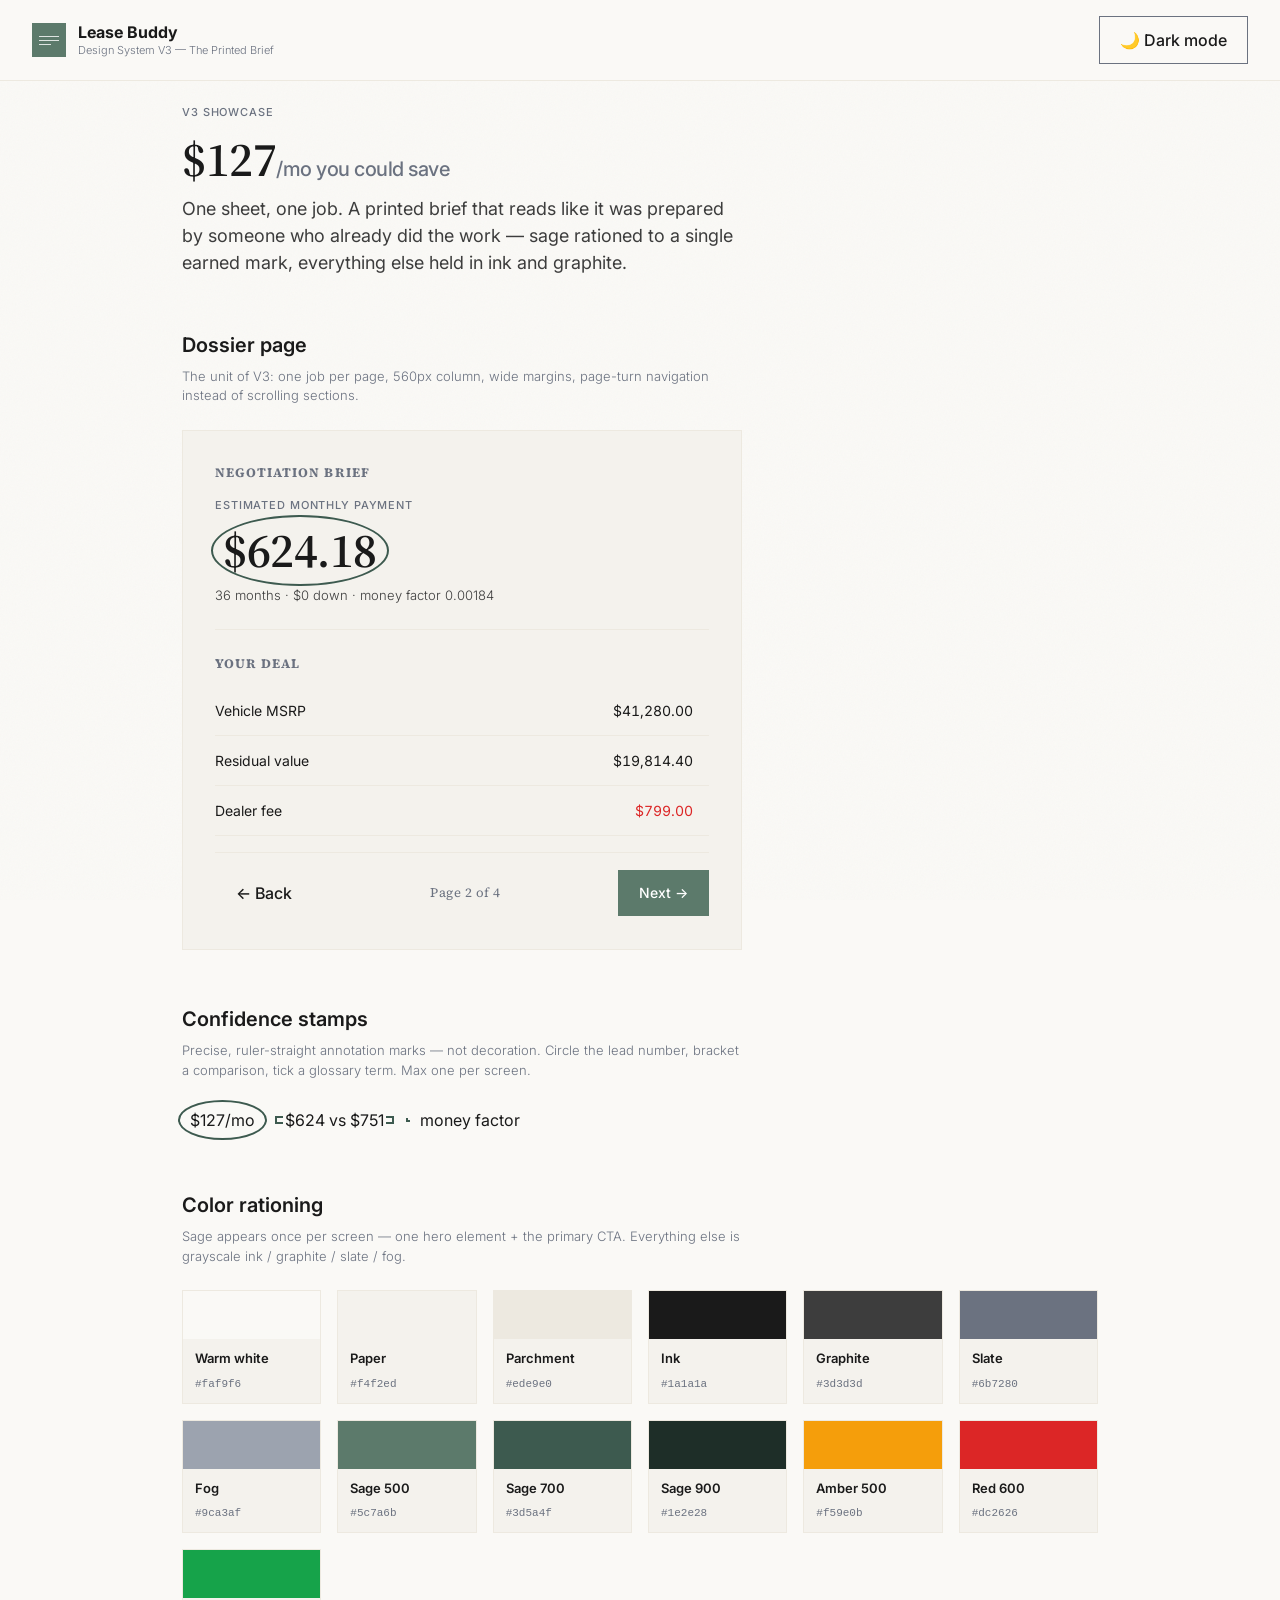
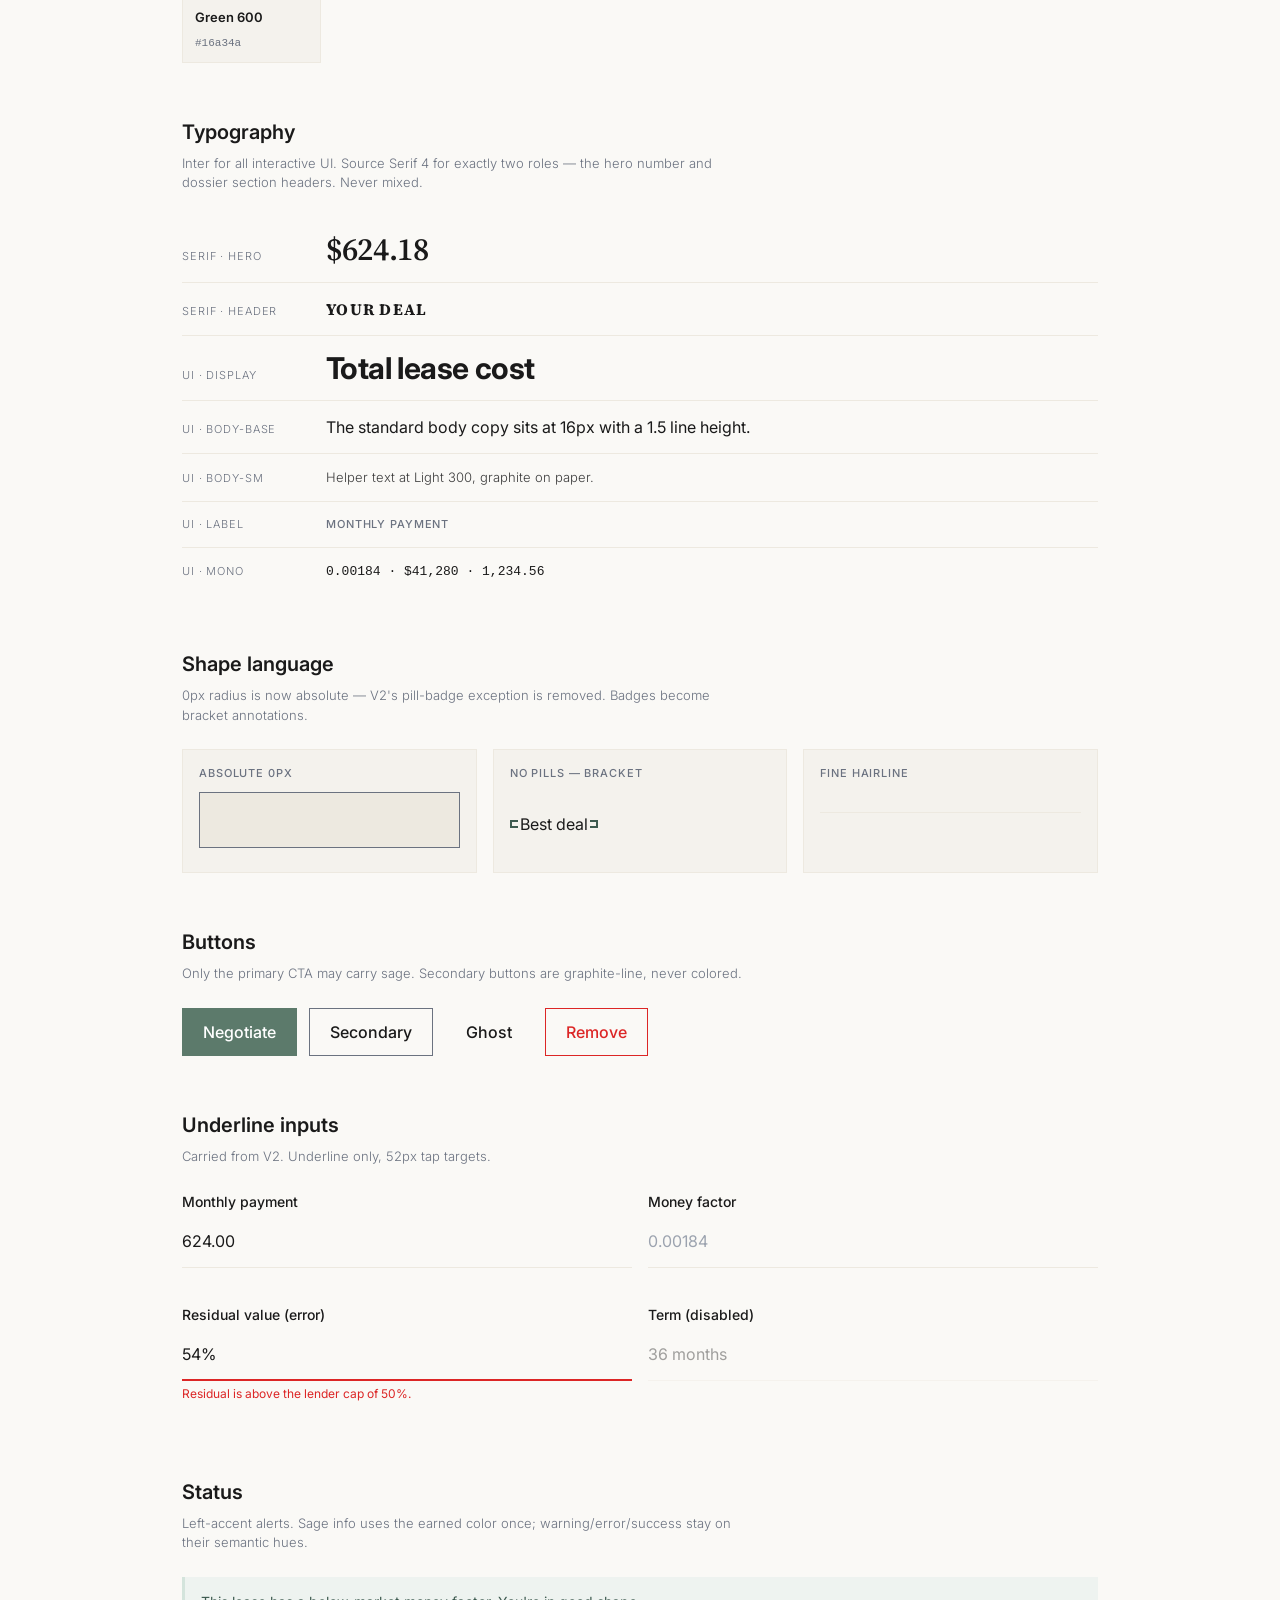
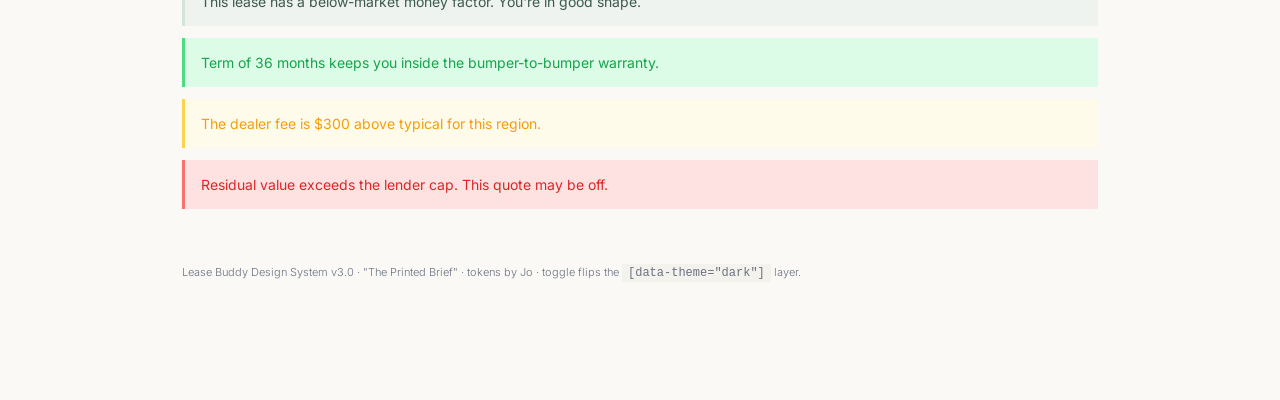
==== design-system-v3/showcase-v3.html @ 53f81b3d "Add Lease Buddy design system V3 ('The Printed Brief') + showcase - brand-direction.md: concept, col" ====
<!DOCTYPE html>
<html lang="en">
<head>
<meta charset="UTF-8">
<meta name="viewport" content="width=device-width, initial-scale=1.0">
<title>Lease Buddy — Design System V3 Showcase</title>
<style>
/* =============================================================================
   LEASE BUDDY — DESIGN TOKENS V3 (verbatim from tokens.css)
   "The Printed Brief" — paper prototyping + Kindle Paperwhite.
   Color is rationed. Serif reserved for authority moments. Confidence stamps.
   ============================================================================= */

@import url('https://fonts.googleapis.com/css2?family=Inter:wght@300;400;500;600;700&family=Source+Serif+4:wght@400;600;700&display=swap');

:root {
  --color-warm-white:          #faf9f6;
  --color-paper:               #f4f2ed;
  --color-parchment:           #ede9e0;
  --color-ink:                 #1a1a1a;
  --color-graphite:            #3d3d3d;
  --color-slate:               #6b7280;
  --color-fog:                 #9ca3af;
  --color-white:               #ffffff;

  --color-sage-50:             #eef3f0;
  --color-sage-100:            #d4e4dc;
  --color-sage-300:            #8ab5a4;
  --color-sage-500:            #5c7a6b;
  --color-sage-700:            #3d5a4f;
  --color-sage-900:            #1e2e28;

  --color-amber-300:           #fcd34d;
  --color-amber-500:           #f59e0b;
  --color-red-100:             #fee2e2;
  --color-red-400:             #f87171;
  --color-red-600:             #dc2626;
  --color-green-100:           #dcfce7;
  --color-green-400:           #4ade80;
  --color-green-600:           #16a34a;

  --color-dark-base:           #0f1117;
  --color-dark-surface:        #1a1d27;
  --color-dark-surface-raised: #22263a;
  --color-dark-border:         #2a2d3a;
  --color-dark-text-primary:   #f0ede8;
  --color-dark-text-secondary: #9ca3af;
  --color-dark-text-muted:     #6b7280;

  --bg-app:               var(--color-warm-white);
  --bg-surface:           var(--color-paper);
  --bg-inset:             var(--color-parchment);
  --text-primary:         var(--color-ink);
  --text-secondary:       var(--color-graphite);
  --text-muted:           var(--color-slate);
  --text-placeholder:     var(--color-fog);
  --text-disabled:        var(--color-fog);
  --text-on-accent:       var(--color-white);

  --border-default:       var(--color-parchment);
  --border-strong:        var(--color-slate);
  --border-focus:         var(--color-sage-500);

  --accent:               var(--color-sage-500);
  --accent-hover:         var(--color-sage-700);
  --accent-pressed:       var(--color-sage-700);
  --accent-subtle:        var(--color-sage-50);
  --accent-muted:         var(--color-sage-100);
  --accent-on-accent:     var(--color-white);

  --stamp-ink:            var(--color-sage-700);

  --status-error-bg:      var(--color-red-100);
  --status-error-text:    var(--color-red-600);
  --status-error-border:  var(--color-red-400);
  --status-warning-bg:    #fffbeb;
  --status-warning-text:  var(--color-amber-500);
  --status-warning-border:var(--color-amber-300);
  --status-success-bg:    var(--color-green-100);
  --status-success-text:  var(--color-green-600);
  --status-success-border:var(--color-green-400);
  --status-info-bg:       var(--color-sage-50);
  --status-info-text:     var(--color-sage-700);
  --status-info-border:   var(--color-sage-100);

  --font-ui:          'Inter', -apple-system, BlinkMacSystemFont, 'Segoe UI', sans-serif;
  --font-serif:       'Source Serif 4', Georgia, 'Times New Roman', serif;
  --font-mono:        'JetBrains Mono', 'Fira Code', 'Cascadia Code', monospace;

  --text-xs:           11px;
  --text-sm:           13px;
  --text-base:         16px;
  --text-md:           18px;
  --text-lg:           20px;
  --text-xl:           24px;
  --text-2xl:          30px;
  --text-3xl:          38px;
  --text-hero-serif:      48px;
  --text-dossier-header:  13px;

  --weight-light:      300;
  --weight-regular:    400;
  --weight-medium:     500;
  --weight-semibold:   600;
  --weight-bold:       700;

  --leading-tight:     1.2;
  --leading-snug:      1.35;
  --leading-normal:    1.5;
  --leading-relaxed:   1.65;

  --tracking-tight:   -0.02em;
  --tracking-normal:   0em;
  --tracking-wide:     0.04em;
  --tracking-widest:   0.08em;

  --space-1:  4px;  --space-2:  8px;  --space-3:  12px; --space-4:  16px;
  --space-5:  20px; --space-6:  24px; --space-7:  28px; --space-8:  32px;
  --space-10: 40px; --space-12: 48px; --space-14: 56px; --space-16: 64px;
  --space-20: 80px; --space-24: 96px;

  --page-margin-minimum:  var(--space-6);   /* 24px */
  --page-margin-preferred: var(--space-8);  /* 32px */

  --radius-none:  0px;

  --border-none:   0px;
  --border-thin:   1px;
  --border-medium: 2px;
  --border-thick:  3px;

  --input-border-width-default:  1.5px;
  --input-border-width-focus:    2px;
  --input-border-color-default:  var(--color-parchment);
  --input-border-color-focus:    var(--color-sage-500);
  --input-border-color-error:    var(--color-red-600);
  --input-tap-target-height:     52px;
  --input-bg-readonly:           var(--color-parchment);
  --input-opacity-disabled:      0.4;

  --layout-max-content-width: 560px;

  --stamp-stroke-width:     2px;
  --stamp-circle-padding:   6px;
  --stamp-bracket-cap:      8px;
  --stamp-tick-length:      4px;
  --stamp-draw-duration:    250ms;
  --stamp-draw-easing:      cubic-bezier(0.4, 0, 0.2, 1);

  --texture-grain-opacity-light: 0.030;
  --texture-grain-opacity-dark:  0.045;
  --texture-diffusion-blur:      0.3px;

  --duration-fast:     100ms;
  --duration-normal:   150ms;
  --duration-page-turn: 220ms;
  --duration-slow:     300ms;
  --page-turn-settle-distance: 4px;
  --ease-standard:     cubic-bezier(0.4, 0, 0.2, 1);

  --shadow-focus:         0 0 0 3px rgba(92, 122, 107, 0.32);
  --shadow-focus-error:   0 0 0 3px rgba(220, 38, 38, 0.24);
  --shadow-overlay:       0 20px 25px rgba(26, 26, 26, 0.10), 0 10px 10px rgba(26, 26, 26, 0.04);
}

[data-theme="dark"] {
  --bg-app:               var(--color-dark-base);
  --bg-surface:           var(--color-dark-surface);
  --bg-inset:             var(--color-dark-surface-raised);
  --text-primary:         var(--color-dark-text-primary);
  --text-secondary:       var(--color-dark-text-secondary);
  --text-muted:           var(--color-dark-text-muted);
  --text-placeholder:     var(--color-dark-text-muted);
  --text-disabled:        var(--color-dark-text-muted);
  --text-on-accent:       var(--color-dark-base);
  --border-default:       var(--color-dark-border);
  --border-strong:        var(--color-slate);
  --border-focus:         var(--color-sage-300);
  --accent:               var(--color-sage-300);
  --accent-hover:         var(--color-sage-100);
  --accent-subtle:        var(--color-sage-900);
  --accent-muted:         rgba(92, 122, 107, 0.2);
  --accent-on-accent:     var(--color-dark-base);
  --stamp-ink:            var(--color-sage-300);
  --status-error-bg:      rgba(220, 38, 38, 0.12);
  --status-error-text:    var(--color-red-400);
  --status-error-border:  rgba(220, 38, 38, 0.32);
  --status-warning-bg:    rgba(245, 158, 11, 0.10);
  --status-warning-text:  var(--color-amber-300);
  --status-warning-border:rgba(245, 158, 11, 0.28);
  --status-success-bg:    rgba(22, 163, 74, 0.12);
  --status-success-text:  var(--color-green-400);
  --status-success-border:rgba(22, 163, 74, 0.30);
  --status-info-bg:       rgba(92, 122, 107, 0.12);
  --status-info-text:     var(--color-sage-300);
  --status-info-border:   rgba(92, 122, 107, 0.28);
}

*, *::before, *::after { box-sizing: border-box; margin: 0; padding: 0; }
html { font-size: var(--text-base); -webkit-text-size-adjust: 100%; }
body {
  font-family: var(--font-ui);
  font-size: var(--text-base);
  font-weight: var(--weight-regular);
  line-height: var(--leading-normal);
  color: var(--text-primary);
  background-color: var(--bg-app);
  -webkit-font-smoothing: antialiased;
  -moz-osx-font-smoothing: grayscale;
  position: relative;
}

/* E-INK GRAIN — 3.0% light / 4.5% dark, no screen-glow gradient */
body::before {
  content: '';
  position: fixed; inset: 0; pointer-events: none; z-index: 0;
  opacity: var(--texture-grain-opacity-light);
  background-image: url("data:image/svg+xml,%3Csvg xmlns='http://www.w3.org/2000/svg' width='300' height='300'%3E%3Cfilter id='noise'%3E%3CfeTurbulence type='fractalNoise' baseFrequency='0.65' numOctaves='3' stitchTiles='stitch'/%3E%3C/filter%3E%3Crect width='300' height='300' filter='url(%23noise)' opacity='1'/%3E%3C/svg%3E");
  background-repeat: repeat;
}
[data-theme="dark"] body::before { opacity: var(--texture-grain-opacity-dark); }

/* typographic roles — serif reserved for authority only */
.type-serif-hero { font-family: var(--font-serif); font-size: var(--text-hero-serif); font-weight: 600; line-height: 1.15; letter-spacing: -0.01em; font-variant-numeric: tabular-nums lining-nums; }
.type-dossier-header { font-family: var(--font-serif); font-size: var(--text-dossier-header); font-weight: 700; letter-spacing: var(--tracking-widest); text-transform: uppercase; }
.type-display-lg { font-size: var(--text-2xl); font-weight: 700; line-height: 1.2; letter-spacing: -0.02em; }
.type-body-lg  { font-size: 18px; font-weight: 400; line-height: 1.5; }
.type-body-base{ font-size: 16px; font-weight: 400; line-height: 1.5; }
.type-body-sm  { font-size: 13px; font-weight: 300; line-height: 1.5; color: var(--text-secondary); }
.type-label-sm { font-size: 11px; font-weight: 500; line-height: 1.3; letter-spacing: 0.08em; text-transform: uppercase; color: var(--text-muted); }
.type-meta     { font-size: 11px; font-weight: 300; line-height: 1.3; color: var(--text-muted); }
.type-mono     { font-family: var(--font-mono); font-size: 13px; font-weight: 400; line-height: 1.5; font-variant-numeric: tabular-nums lining-nums; }

/* layout — single-page dossier, wide margins, 560px column */
.wrap { position: relative; z-index: 1; max-width: 980px; margin: 0 auto; padding: 0 var(--page-margin-preferred) 120px; }
.topbar { position: sticky; top: 0; z-index: 10; display: flex; align-items: center; justify-content: space-between; padding: var(--space-4) var(--space-8); background: var(--bg-app); border-bottom: var(--border-thin) solid var(--border-default); }
.logo-mark { width: 34px; height: 34px; background: var(--accent); border-radius: 0; display: flex; flex-direction: column; justify-content: center; gap: 3px; padding: 0 7px; }
.logo-mark span { display: block; height: 1px; background: rgba(255,255,255,0.8); }
.logo-mark span:last-child { width: 60%; }
.section { margin-top: 56px; }
.section h2 { font-size: 20px; font-weight: 600; line-height: 1.35; margin-bottom: 8px; }
.section > .hint { font-size: 13px; font-weight: 300; color: var(--text-muted); margin-bottom: 24px; max-width: 560px; }
.grid { display: grid; gap: 16px; }
.cols-2 { grid-template-columns: repeat(2, 1fr); }
.cols-3 { grid-template-columns: repeat(3, 1fr); }
.cols-4 { grid-template-columns: repeat(4, 1fr); }
.cols-6 { grid-template-columns: repeat(6, 1fr); }
@media (max-width: 720px) { .cols-2,.cols-3,.cols-4,.cols-6 { grid-template-columns: 1fr; } }

/* the dossier page — one job, one sheet */
.dossier {
  max-width: var(--layout-max-content-width);
  background: var(--bg-surface);
  border: var(--border-thin) solid var(--border-default);
  padding: var(--space-8);
  position: relative;
}

/* confidence stamps */
.stamp-circle { display: inline-block; position: relative; padding: 4px 8px; }
.stamp-circle::before { content: ''; position: absolute; inset: -4px; border: var(--stamp-stroke-width) solid var(--stamp-ink); border-radius: 50%; }
.stamp-bracket { display: inline-block; position: relative; padding: 4px 10px; }
.stamp-bracket::before, .stamp-bracket::after { content: ''; position: absolute; top: 50%; transform: translateY(-50%); width: var(--stamp-bracket-cap); height: var(--stamp-bracket-cap); border: var(--stamp-stroke-width) solid var(--stamp-ink); }
.stamp-bracket::before { left: 0; border-right: none; }
.stamp-bracket::after { right: 0; border-left: none; }
.stamp-tick { display: inline-block; position: relative; padding-left: 14px; }
.stamp-tick::before { content: ''; position: absolute; left: 0; top: 50%; width: var(--stamp-tick-length); height: var(--stamp-tick-length); border-left: var(--stamp-stroke-width) solid var(--stamp-ink); border-bottom: var(--stamp-stroke-width) solid var(--stamp-ink); transform: translateY(-50%); }

/* page-turn navigation */
.page-nav { display: flex; align-items: center; justify-content: space-between; max-width: var(--layout-max-content-width); margin-top: var(--space-4); padding-top: var(--space-4); border-top: var(--border-thin) solid var(--border-default); }
.page-nav .count { font-family: var(--font-serif); font-size: 13px; color: var(--text-muted); letter-spacing: 0.04em; }

/* components */
.input-underline {
  display: block; width: 100%; min-height: var(--input-tap-target-height); padding: 12px 0;
  font-family: var(--font-ui); font-size: 16px; font-weight: 400; line-height: 1.5;
  color: var(--text-primary); background: transparent;
  border: none; border-bottom: var(--input-border-width-default) solid var(--input-border-color-default);
  border-radius: 0; outline: none; appearance: none; -webkit-appearance: none;
  transition: border-color var(--duration-fast) var(--ease-standard);
}
.input-underline::placeholder { color: var(--text-placeholder); }
.input-underline:focus { border-bottom-width: var(--input-border-width-focus); border-bottom-color: var(--input-border-color-focus); }
.input-underline:disabled { border-bottom-color: var(--input-border-color-default); opacity: var(--input-opacity-disabled); cursor: not-allowed; }
.input-underline[readonly] { border-bottom: none; background-color: var(--input-bg-readonly); padding-left: 8px; padding-right: 8px; cursor: default; }
.input-underline.error { border-bottom-width: var(--input-border-width-focus); border-bottom-color: var(--input-border-color-error); }

.btn {
  display: inline-flex; align-items: center; justify-content: center; gap: 8px;
  padding: 12px 20px; font-family: var(--font-ui); font-size: 16px; font-weight: 500;
  line-height: 1.4; text-decoration: none; cursor: pointer;
  border-radius: 0; border: 1.5px solid transparent;
  transition: background-color var(--duration-fast) var(--ease-standard), color var(--duration-fast), border-color var(--duration-fast);
}
.btn:disabled { opacity: 0.4; cursor: not-allowed; pointer-events: none; }
.btn-primary { background-color: var(--accent); color: var(--text-on-accent); border-color: var(--accent); }
.btn-primary:hover:not(:disabled) { background-color: var(--accent-hover); border-color: var(--accent-hover); }
.btn-secondary { background-color: transparent; color: var(--text-primary); border-color: var(--border-strong); }
.btn-secondary:hover:not(:disabled) { border-color: var(--text-primary); }
.btn-ghost { background-color: transparent; color: var(--text-primary); border-color: transparent; }
.btn-ghost:hover:not(:disabled) { background-color: var(--bg-inset); }
.btn-destructive { background-color: transparent; color: var(--color-red-600); border-color: var(--color-red-600); }
.btn-destructive:hover:not(:disabled) { background-color: var(--color-red-100); }

:focus-visible { outline: none; box-shadow: var(--shadow-focus); }

.alert { display: flex; gap: 10px; padding: 14px 16px; border-left: var(--border-thick) solid; font-size: 14px; }
.alert-info    { background: var(--status-info-bg); border-color: var(--status-info-border); color: var(--status-info-text); }
.alert-success { background: var(--status-success-bg); border-color: var(--status-success-border); color: var(--status-success-text); }
.alert-warning { background: var(--status-warning-bg); border-color: var(--status-warning-border); color: var(--status-warning-text); }
.alert-error   { background: var(--status-error-bg); border-color: var(--status-error-border); color: var(--status-error-text); }

.swatch-cell { border: var(--border-thin) solid var(--border-default); background: var(--bg-surface); }
.swatch-cell .chip { height: 48px; }
.swatch-cell .meta { padding: 10px 12px; }
.swatch-cell .meta b { display: block; font-weight: 600; font-size: 13px; }
.swatch-cell .meta code { font-size: 11px; color: var(--text-muted); font-family: var(--font-mono); }

.type-row { display: flex; align-items: baseline; gap: 24px; padding: 14px 0; border-bottom: var(--border-thin) solid var(--border-default); }
.type-row .name { width: 120px; font-size: 11px; font-weight: 300; color: var(--text-muted); text-transform: uppercase; letter-spacing: 0.08em; flex-shrink: 0; }

.demo-row { display: flex; flex-wrap: wrap; gap: 12px; align-items: center; }
.field { margin-bottom: 20px; }
.field label { display: block; font-size: 14px; font-weight: 500; margin-bottom: 4px; }
.field .help { font-size: 11px; font-weight: 300; color: var(--text-muted); margin-top: 4px; }
.field .error-text { font-size: 12px; color: var(--status-error-text); margin-top: 4px; }

table { width: 100%; border-collapse: collapse; font-size: 14px; }
th { text-align: left; font-size: 11px; font-weight: 500; letter-spacing: 0.08em; text-transform: uppercase; color: var(--text-muted); padding: 12px 16px; border-bottom: var(--border-thin) solid var(--border-strong); }
td { padding: 14px 16px; border-bottom: var(--border-thin) solid var(--border-default); }
td:last-child, th:last-child { text-align: right; font-variant-numeric: tabular-nums lining-nums; }

code.token { font-family: var(--font-mono); font-size: 12px; background: var(--bg-surface); padding: 2px 6px; }
</style>
</head>
<body>

<div class="topbar">
  <div class="logo-mark"><span></span><span></span><span></span></div>
  <div style="flex:1;margin-left:12px;">
    <div style="font-weight:700;font-size:16px;line-height:1.2;">Lease Buddy</div>
    <div class="type-meta">Design System V3 — The Printed Brief</div>
  </div>
  <button class="btn btn-secondary" id="themeToggle" type="button">🌙 Dark mode</button>
</div>

<div class="wrap">

  <!-- HERO -->
  <section class="section" style="margin-top:24px;">
    <div class="type-label-sm">V3 showcase</div>
    <div class="type-serif-hero" style="margin-top:12px;">$127<span style="font-family:var(--font-ui);font-size:20px;font-weight:500;color:var(--text-muted);">/mo you could save</span></div>
    <p class="type-body-lg" style="max-width:560px;color:var(--text-secondary);margin-top:8px;">
      One sheet, one job. A printed brief that reads like it was prepared by someone who already did the work — sage rationed to a single earned mark, everything else held in ink and graphite.
    </p>
  </section>

  <!-- DOSSIER PAGE -->
  <section class="section">
    <h2>Dossier page</h2>
    <p class="hint">The unit of V3: one job per page, 560px column, wide margins, page-turn navigation instead of scrolling sections.</p>
    <div class="dossier">
      <div class="type-dossier-header" style="color:var(--text-muted);margin-bottom:16px;">Negotiation brief</div>
      <div class="type-label-sm">Estimated monthly payment</div>
      <div class="type-serif-hero" style="margin-top:6px;margin-bottom:4px;">
        <span class="stamp-circle">$624.18</span>
      </div>
      <p class="type-body-sm">36 months · $0 down · money factor 0.00184</p>
      <hr style="border:none;border-top:1px solid var(--border-default);margin:24px 0;">
      <div class="type-dossier-header" style="color:var(--text-muted);margin-bottom:12px;">Your deal</div>
      <table style="font-size:14px;">
        <tbody>
          <tr><td style="padding:8px 0;">Vehicle MSRP</td><td style="text-align:right;font-variant-numeric:tabular-nums;">$41,280.00</td></tr>
          <tr><td style="padding:8px 0;">Residual value</td><td style="text-align:right;font-variant-numeric:tabular-nums;">$19,814.40</td></tr>
          <tr><td style="padding:8px 0;">Dealer fee</td><td style="text-align:right;font-variant-numeric:tabular-nums;color:var(--color-red-600);">$799.00</td></tr>
        </tbody>
      </table>
      <div class="page-nav">
        <button class="btn btn-ghost" type="button">← Back</button>
        <span class="count">Page 2 of 4</span>
        <button class="btn btn-primary" type="button" style="font-size:14px;">Next →</button>
      </div>
    </div>
  </section>

  <!-- CONFIDENCE STAMPS -->
  <section class="section">
    <h2>Confidence stamps</h2>
    <p class="hint">Precise, ruler-straight annotation marks — not decoration. Circle the lead number, bracket a comparison, tick a glossary term. Max one per screen.</p>
    <div class="demo-row" style="margin-top:8px;">
      <span class="stamp-circle">$127/mo</span>
      <span class="stamp-bracket">$624 vs $751</span>
      <span class="stamp-tick">money factor</span>
    </div>
  </section>

  <!-- COLOR RATIONING -->
  <section class="section">
    <h2>Color rationing</h2>
    <p class="hint">Sage appears once per screen — one hero element + the primary CTA. Everything else is grayscale ink / graphite / slate / fog.</p>
    <div class="grid cols-6">
      <div class="swatch-cell"><div class="chip" style="background:#faf9f6"></div><div class="meta"><b>Warm white</b><code>#faf9f6</code></div></div>
      <div class="swatch-cell"><div class="chip" style="background:#f4f2ed"></div><div class="meta"><b>Paper</b><code>#f4f2ed</code></div></div>
      <div class="swatch-cell"><div class="chip" style="background:#ede9e0"></div><div class="meta"><b>Parchment</b><code>#ede9e0</code></div></div>
      <div class="swatch-cell"><div class="chip" style="background:#1a1a1a"></div><div class="meta"><b>Ink</b><code>#1a1a1a</code></div></div>
      <div class="swatch-cell"><div class="chip" style="background:#3d3d3d"></div><div class="meta"><b>Graphite</b><code>#3d3d3d</code></div></div>
      <div class="swatch-cell"><div class="chip" style="background:#6b7280"></div><div class="meta"><b>Slate</b><code>#6b7280</code></div></div>
      <div class="swatch-cell"><div class="chip" style="background:#9ca3af"></div><div class="meta"><b>Fog</b><code>#9ca3af</code></div></div>
      <div class="swatch-cell"><div class="chip" style="background:#5c7a6b"></div><div class="meta"><b>Sage 500</b><code>#5c7a6b</code></div></div>
      <div class="swatch-cell"><div class="chip" style="background:#3d5a4f"></div><div class="meta"><b>Sage 700</b><code>#3d5a4f</code></div></div>
      <div class="swatch-cell"><div class="chip" style="background:#1e2e28"></div><div class="meta"><b>Sage 900</b><code>#1e2e28</code></div></div>
      <div class="swatch-cell"><div class="chip" style="background:#f59e0b"></div><div class="meta"><b>Amber 500</b><code>#f59e0b</code></div></div>
      <div class="swatch-cell"><div class="chip" style="background:#dc2626"></div><div class="meta"><b>Red 600</b><code>#dc2626</code></div></div>
      <div class="swatch-cell"><div class="chip" style="background:#16a34a"></div><div class="meta"><b>Green 600</b><code>#16a34a</code></div></div>
    </div>
  </section>

  <!-- TYPOGRAPHY -->
  <section class="section">
    <h2>Typography</h2>
    <p class="hint">Inter for all interactive UI. Source Serif 4 for exactly two roles — the hero number and dossier section headers. Never mixed.</p>
    <div class="type-row"><span class="name">serif · hero</span><span class="type-serif-hero" style="font-size:32px;">$624.18</span></div>
    <div class="type-row"><span class="name">serif · header</span><span class="type-dossier-header" style="font-size:16px;">YOUR DEAL</span></div>
    <div class="type-row"><span class="name">ui · display</span><span class="type-display-lg">Total lease cost</span></div>
    <div class="type-row"><span class="name">ui · body-base</span><span class="type-body-base">The standard body copy sits at 16px with a 1.5 line height.</span></div>
    <div class="type-row"><span class="name">ui · body-sm</span><span class="type-body-sm">Helper text at Light 300, graphite on paper.</span></div>
    <div class="type-row"><span class="name">ui · label</span><span class="type-label-sm">MONTHLY PAYMENT</span></div>
    <div class="type-row" style="border-bottom:none;"><span class="name">ui · mono</span><span class="type-mono">0.00184 · $41,280 · 1,234.56</span></div>
  </section>

  <!-- SHAPE LANGUAGE -->
  <section class="section">
    <h2>Shape language</h2>
    <p class="hint">0px radius is now absolute — V2's pill-badge exception is removed. Badges become bracket annotations.</p>
    <div class="grid cols-3">
      <div class="swatch-cell" style="padding:16px;"><div class="type-label-sm" style="margin-bottom:12px;">Absolute 0px</div><div style="height:56px;background:var(--bg-inset);border:1px solid var(--border-strong);"></div></div>
      <div class="swatch-cell" style="padding:16px;"><div class="type-label-sm" style="margin-bottom:12px;">No pills — bracket</div><div style="padding:16px 0;"><span class="stamp-bracket">Best deal</span></div></div>
      <div class="swatch-cell" style="padding:16px;"><div class="type-label-sm" style="margin-bottom:12px;">Fine hairline</div><div style="padding:20px 0;"><hr style="border:none;border-top:1px solid var(--border-default);"></div></div>
    </div>
  </section>

  <!-- BUTTONS -->
  <section class="section">
    <h2>Buttons</h2>
    <p class="hint">Only the primary CTA may carry sage. Secondary buttons are graphite-line, never colored.</p>
    <div class="demo-row" style="margin-bottom:16px;">
      <button class="btn btn-primary">Negotiate</button>
      <button class="btn btn-secondary">Secondary</button>
      <button class="btn btn-ghost">Ghost</button>
      <button class="btn btn-destructive">Remove</button>
    </div>
  </section>

  <!-- INPUTS -->
  <section class="section">
    <h2>Underline inputs</h2>
    <p class="hint">Carried from V2. Underline only, 52px tap targets.</p>
    <div class="grid cols-2">
      <div class="field">
        <label>Monthly payment</label>
        <input class="input-underline" type="text" value="624.00">
      </div>
      <div class="field">
        <label>Money factor</label>
        <input class="input-underline" type="text" placeholder="0.00184">
      </div>
      <div class="field">
        <label>Residual value (error)</label>
        <input class="input-underline error" type="text" value="54%">
        <div class="error-text">Residual is above the lender cap of 50%.</div>
      </div>
      <div class="field">
        <label>Term (disabled)</label>
        <input class="input-underline" type="text" value="36 months" disabled>
      </div>
    </div>
  </section>

  <!-- STATUS -->
  <section class="section">
    <h2>Status</h2>
    <p class="hint">Left-accent alerts. Sage info uses the earned color once; warning/error/success stay on their semantic hues.</p>
    <div class="grid" style="gap:12px;">
      <div class="alert alert-info">This lease has a below-market money factor. You're in good shape.</div>
      <div class="alert alert-success">Term of 36 months keeps you inside the bumper-to-bumper warranty.</div>
      <div class="alert alert-warning">The dealer fee is $300 above typical for this region.</div>
      <div class="alert alert-error">Residual value exceeds the lender cap. This quote may be off.</div>
    </div>
  </section>

  <p class="type-meta" style="margin-top:56px;">Lease Buddy Design System v3.0 · "The Printed Brief" · tokens by Jo · toggle flips the <code class="token">[data-theme="dark"]</code> layer.</p>

</div>

<script>
  const btn = document.getElementById('themeToggle');
  btn.addEventListener('click', () => {
    const root = document.documentElement;
    const dark = root.getAttribute('data-theme') === 'dark';
    if (dark) { root.removeAttribute('data-theme'); btn.textContent = '🌙 Dark mode'; }
    else { root.setAttribute('data-theme', 'dark'); btn.textContent = '☀️ Light mode'; }
  });
</script>
</body>
</html>
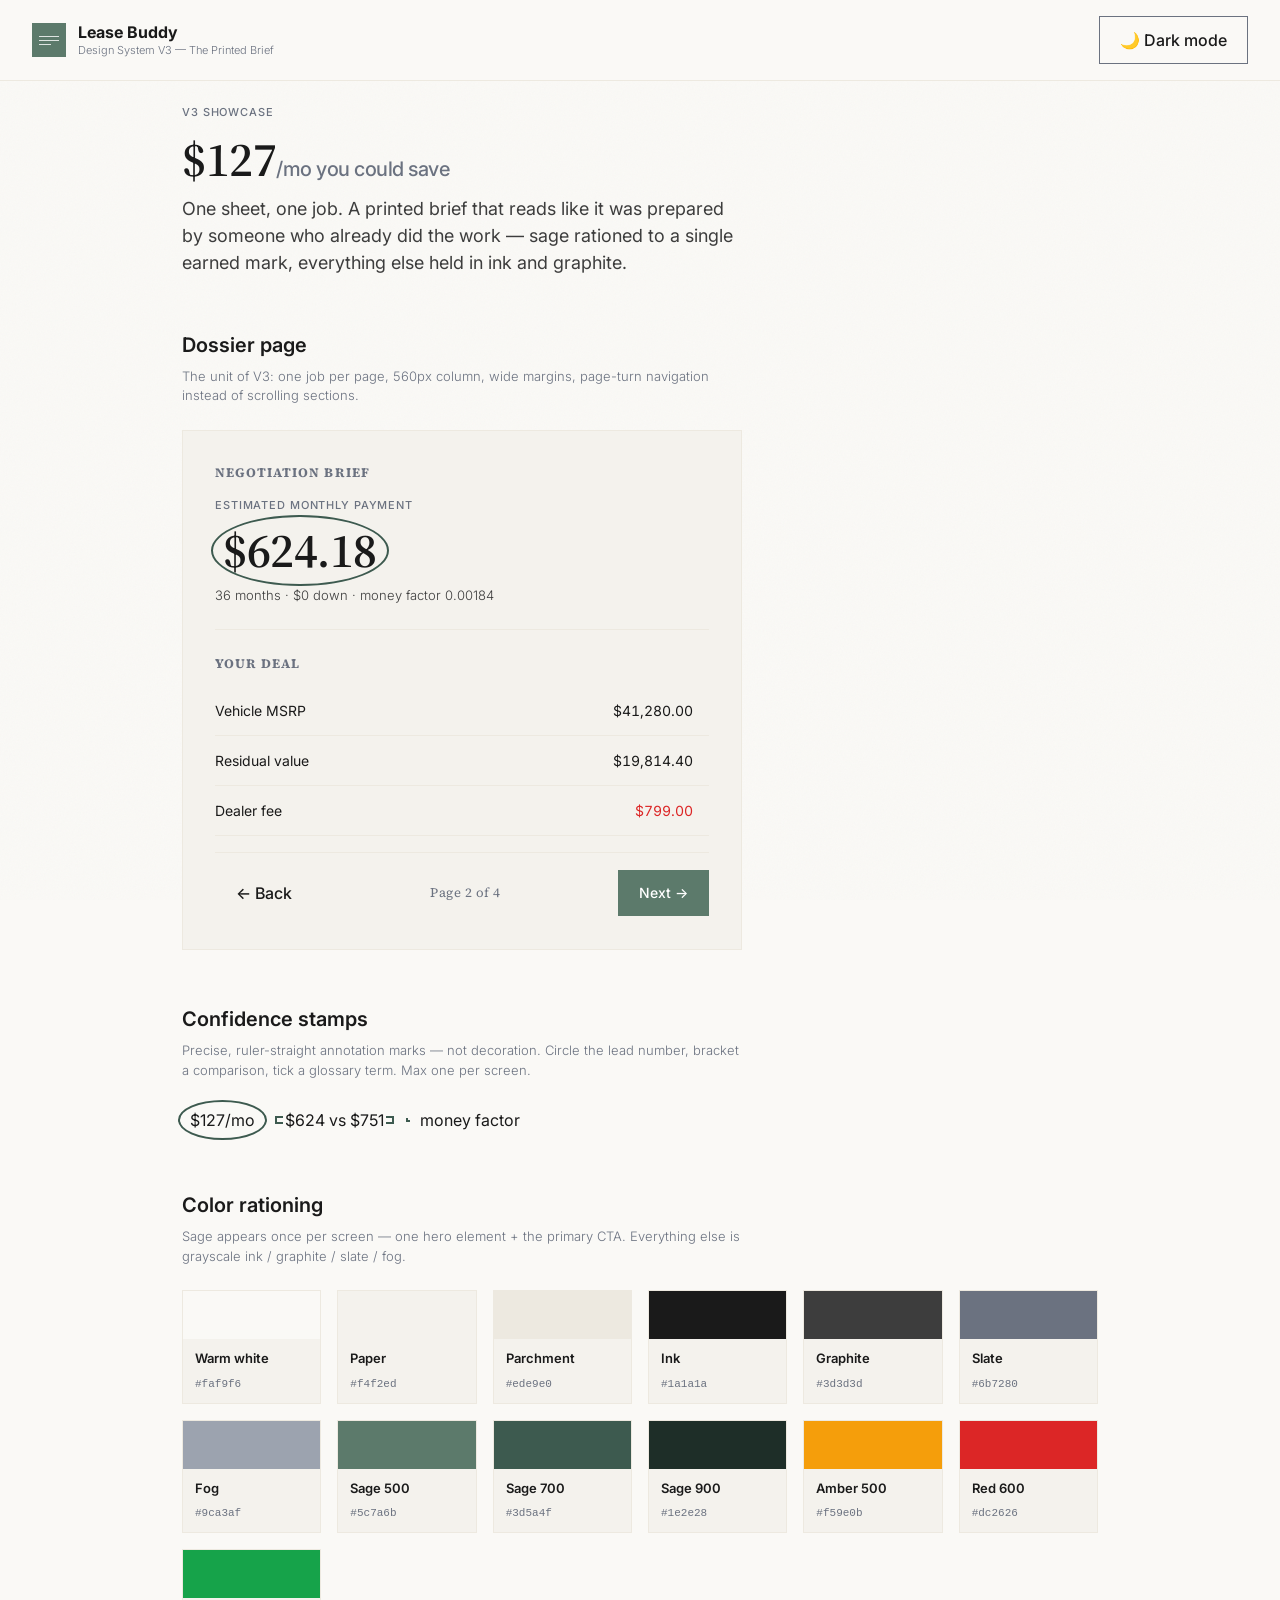
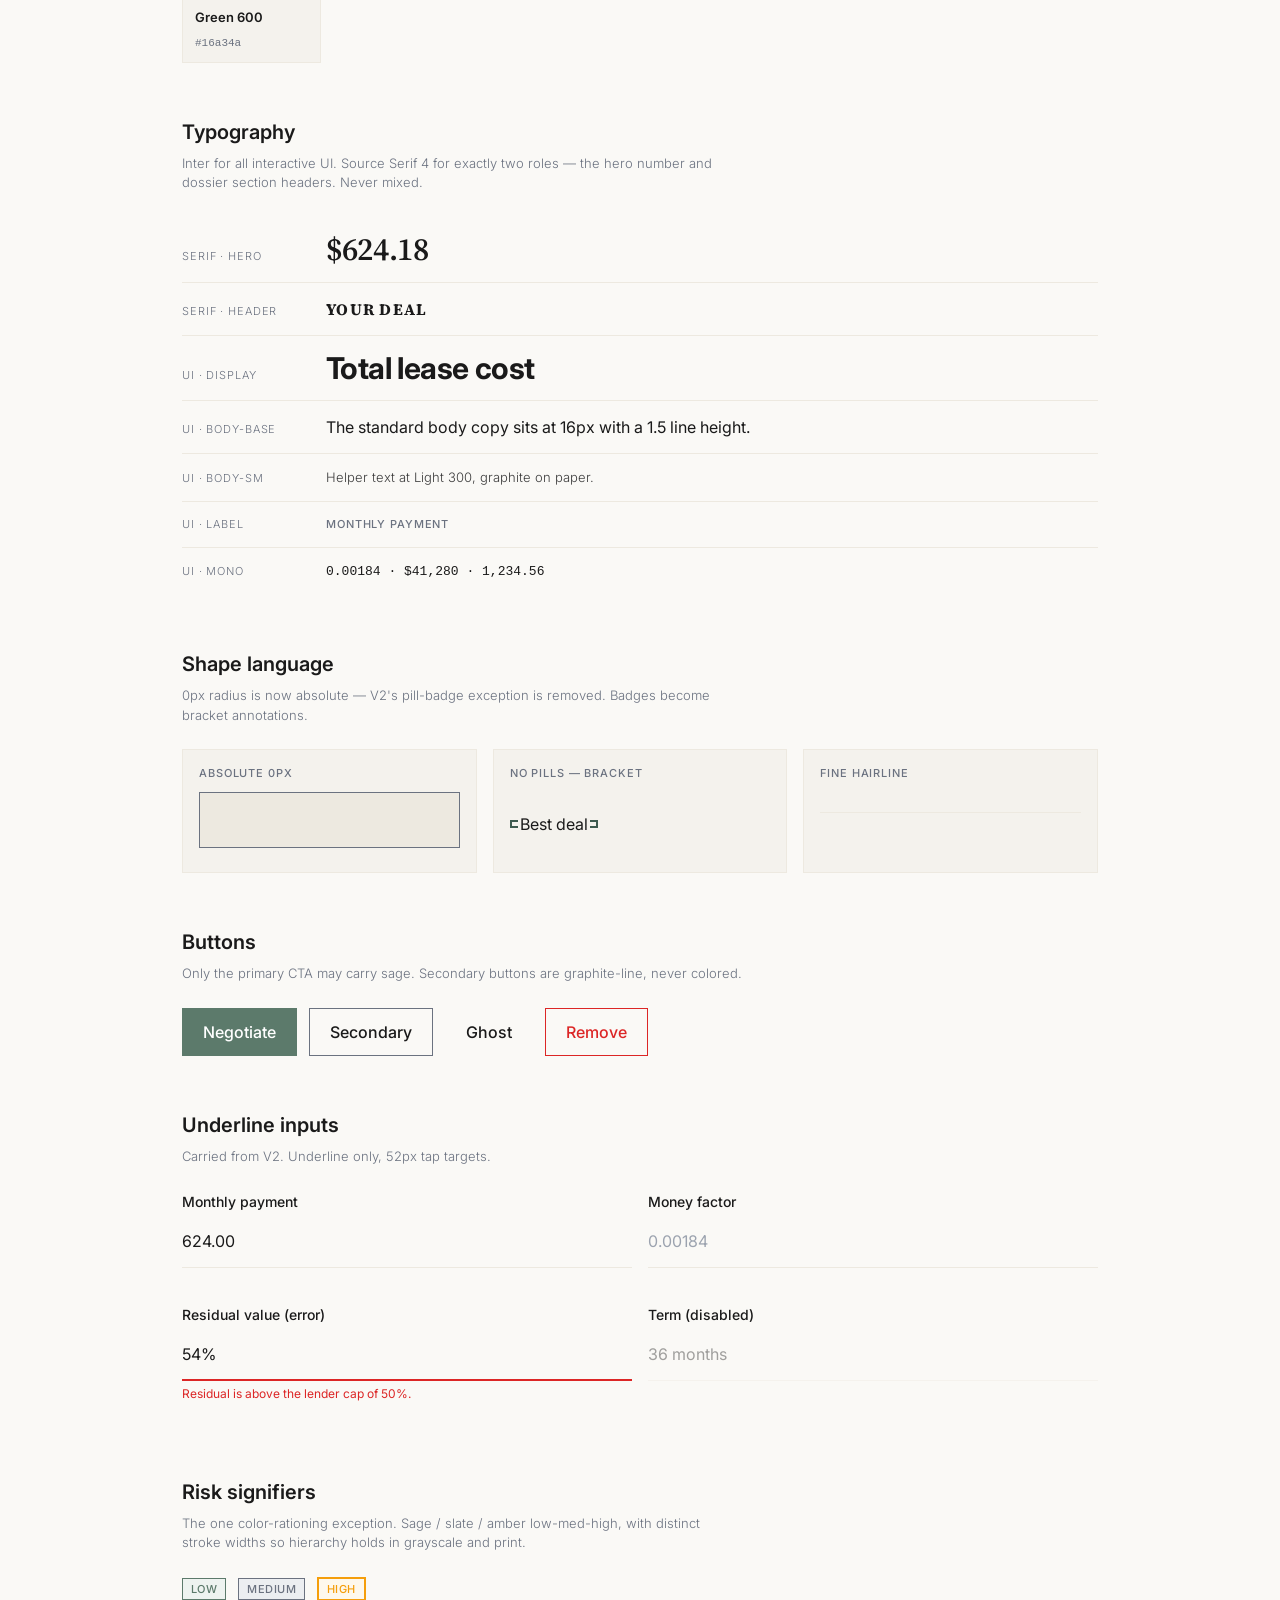
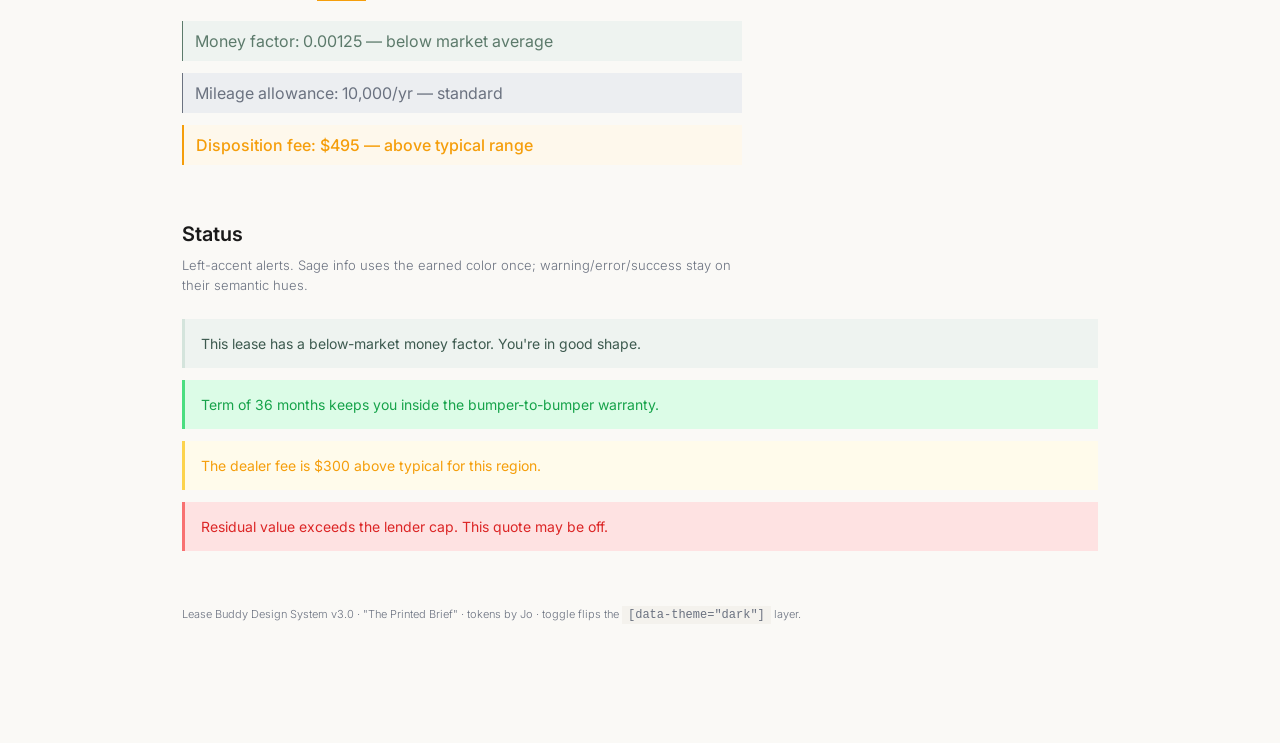
==== commit c009678d: "V3 showcase: add risk-signifier demo section Renders the sage/slate/amber low-med-high treatment: th" ====
--- a/design-system-v3/showcase-v3.html
+++ b/design-system-v3/showcase-v3.html
@@ -331,6 +331,51 @@
 td:last-child, th:last-child { text-align: right; font-variant-numeric: tabular-nums lining-nums; }
 
 code.token { font-family: var(--font-mono); font-size: 12px; background: var(--bg-surface); padding: 2px 6px; }
+
+/* risk signifiers — V3 color-rationing exception (sage/slate/amber) */
+:root {
+  --risk-low-color:       var(--color-sage-500);
+  --risk-low-bg:          var(--color-sage-50);
+  --risk-low-stroke:      1px;
+  --risk-medium-color:    var(--color-slate);
+  --risk-medium-bg:       #eceef1;
+  --risk-medium-stroke:   1.5px;
+  --risk-high-color:      var(--color-amber-500);
+  --risk-high-bg:         #fef8ec;
+  --risk-high-stroke:     2.5px;
+}
+[data-theme="dark"] {
+  --risk-low-color:       var(--color-sage-300);
+  --risk-low-bg:          rgba(92, 122, 107, 0.12);
+  --risk-medium-color:    var(--color-slate);
+  --risk-medium-bg:       rgba(107, 114, 128, 0.14);
+  --risk-high-color:      var(--color-amber-300);
+  --risk-high-bg:         rgba(245, 158, 11, 0.12);
+}
+.risk-low {
+  color: var(--risk-low-color); background: var(--risk-low-bg);
+  border-left: var(--risk-low-stroke) solid var(--risk-low-color);
+  padding: var(--space-2) var(--space-3);
+}
+.risk-medium {
+  color: var(--risk-medium-color); background: var(--risk-medium-bg);
+  border-left: var(--risk-medium-stroke) solid var(--risk-medium-color);
+  padding: var(--space-2) var(--space-3);
+}
+.risk-high {
+  color: var(--risk-high-color); background: var(--risk-high-bg);
+  border-left: var(--risk-high-stroke) solid var(--risk-high-color);
+  padding: var(--space-2) var(--space-3); font-weight: var(--weight-medium);
+}
+.risk-badge {
+  display: inline-flex; align-items: center; gap: var(--space-1);
+  font-size: var(--text-xs); font-weight: var(--weight-medium);
+  letter-spacing: var(--tracking-wide); text-transform: uppercase;
+  border-radius: 0; padding: 2px var(--space-2);
+}
+.risk-badge.risk-low    { border: var(--risk-low-stroke) solid var(--risk-low-color); }
+.risk-badge.risk-medium { border: var(--risk-medium-stroke) solid var(--risk-medium-color); }
+.risk-badge.risk-high   { border: var(--risk-high-stroke) solid var(--risk-high-color); }
 </style>
 </head>
 <body>
@@ -476,6 +521,22 @@
     </div>
   </section>
 
+  <!-- RISK SIGNIFIERS -->
+  <section class="section">
+    <h2>Risk signifiers</h2>
+    <p class="hint">The one color-rationing exception. Sage / slate / amber low-med-high, with distinct stroke widths so hierarchy holds in grayscale and print.</p>
+    <div class="demo-row" style="margin-bottom:20px;">
+      <span class="risk-badge risk-low">Low</span>
+      <span class="risk-badge risk-medium">Medium</span>
+      <span class="risk-badge risk-high">High</span>
+    </div>
+    <div class="grid" style="gap:12px;max-width:560px;">
+      <div class="risk-low">Money factor: 0.00125 — below market average</div>
+      <div class="risk-medium">Mileage allowance: 10,000/yr — standard</div>
+      <div class="risk-high">Disposition fee: $495 — above typical range</div>
+    </div>
+  </section>
+
   <!-- STATUS -->
   <section class="section">
     <h2>Status</h2>
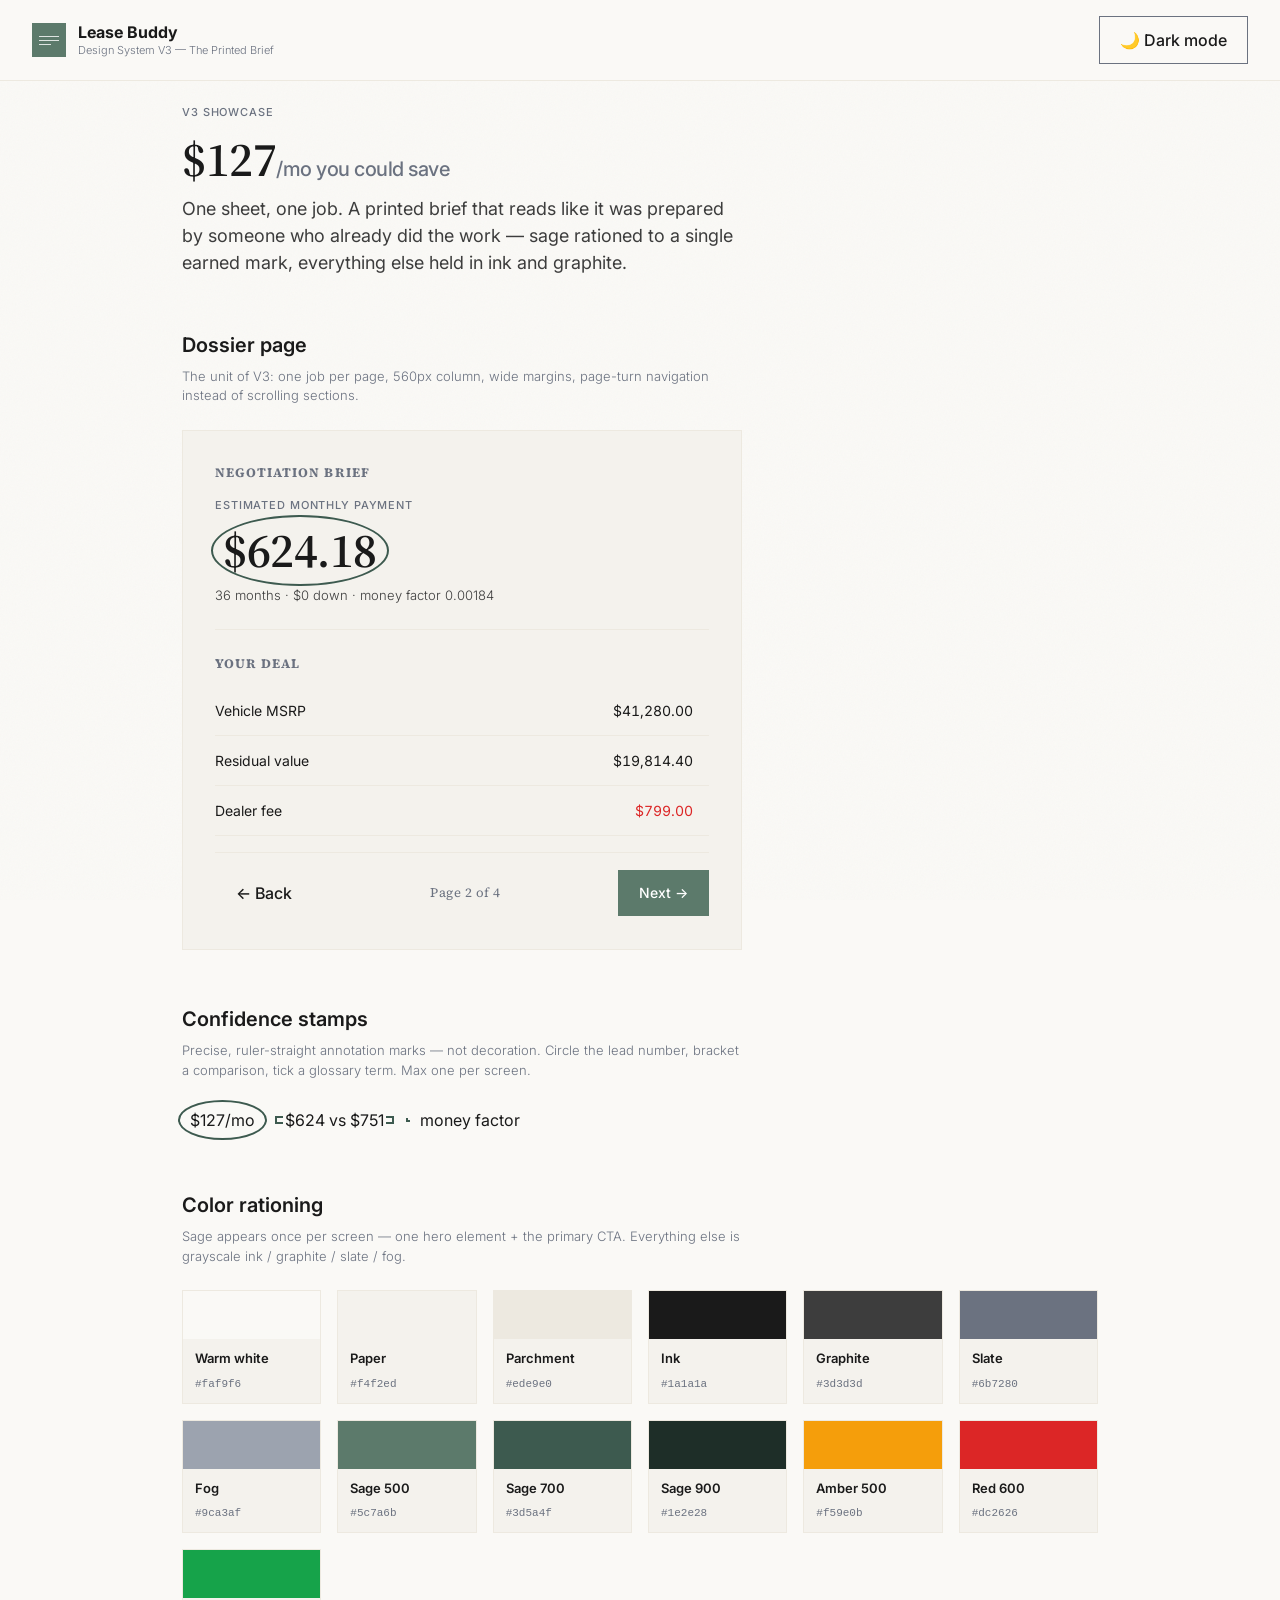
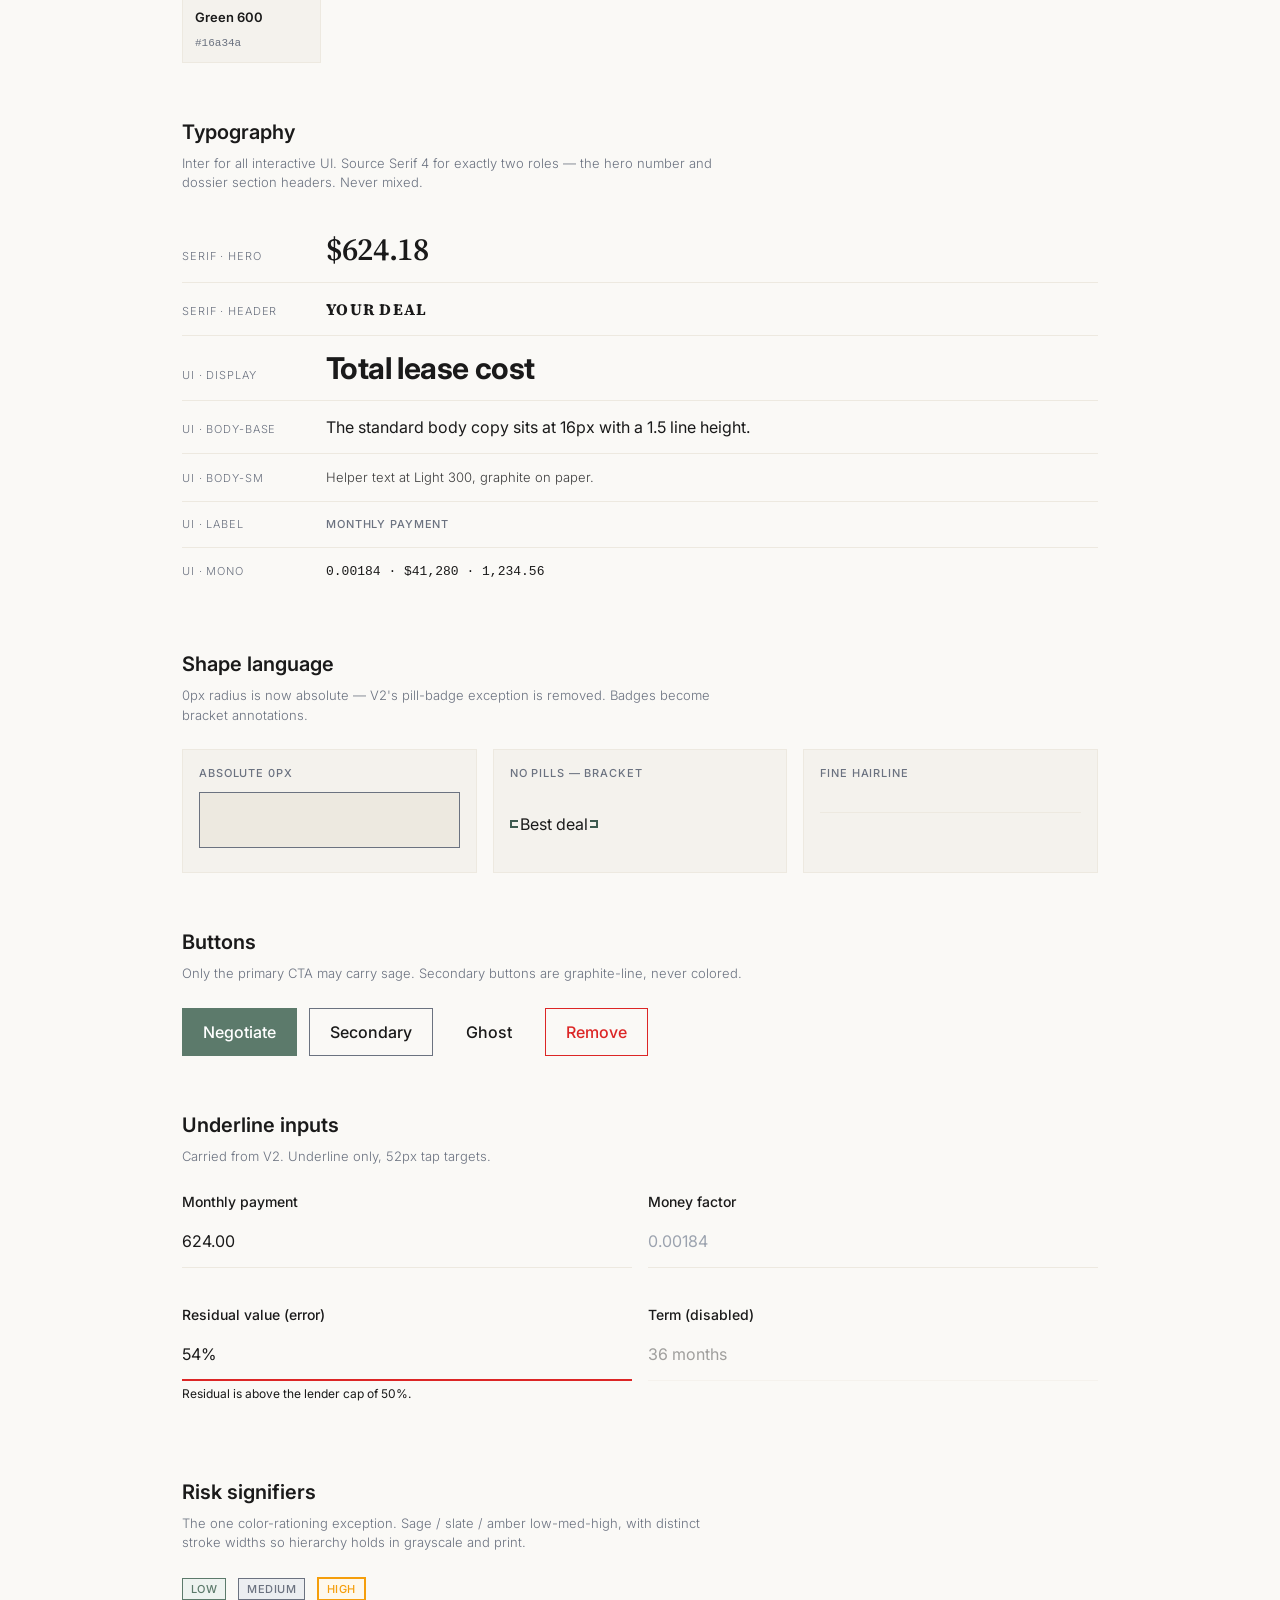
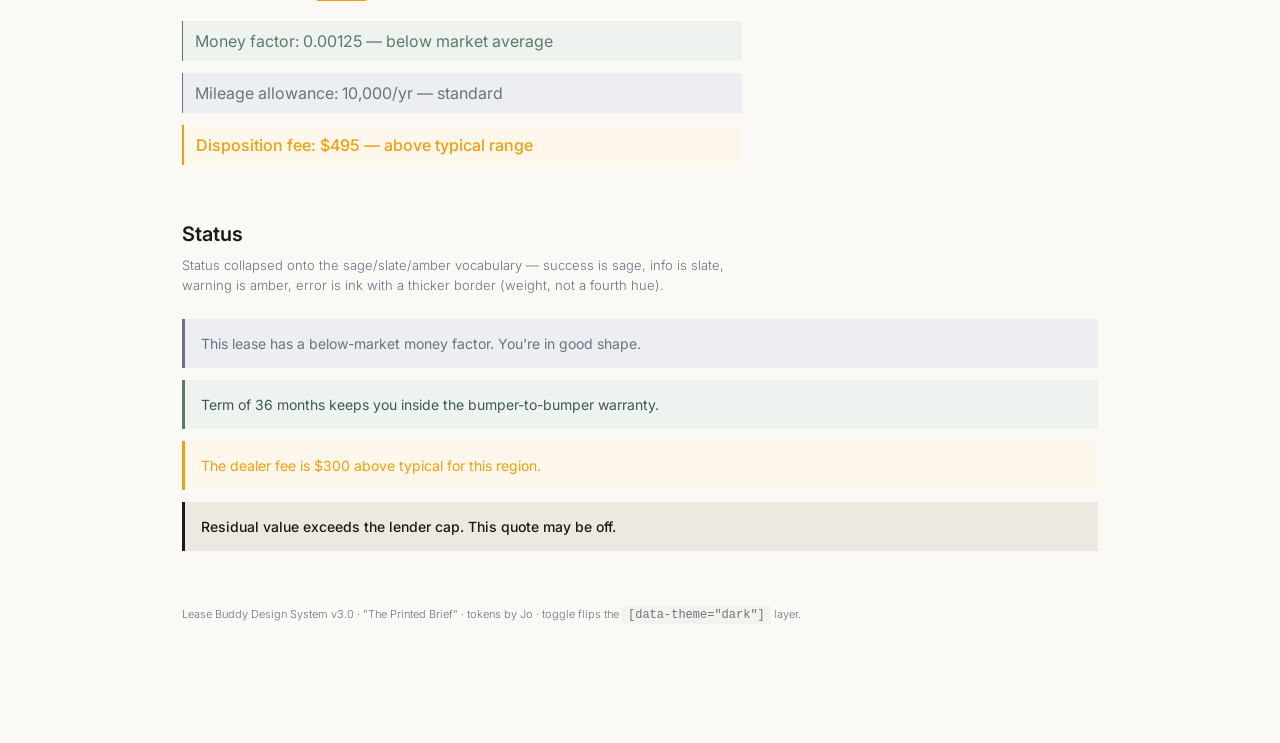
==== commit 8b1e3c5f: "V3: collapse status colors onto sage/slate/amber vocabulary Status tokens (error/warning/success/inf" ====
--- a/design-system-v3/showcase-v3.html
+++ b/design-system-v3/showcase-v3.html
@@ -70,18 +70,19 @@
 
   --stamp-ink:            var(--color-sage-700);
 
-  --status-error-bg:      var(--color-red-100);
-  --status-error-text:    var(--color-red-600);
-  --status-error-border:  var(--color-red-400);
-  --status-warning-bg:    #fffbeb;
+  --status-error-bg:      var(--color-parchment);
+  --status-error-text:    var(--color-ink);
+  --status-error-border:  var(--color-ink);
+  --status-error-border-width: 3px;
+  --status-warning-bg:    #fef8ec;
   --status-warning-text:  var(--color-amber-500);
-  --status-warning-border:var(--color-amber-300);
-  --status-success-bg:    var(--color-green-100);
-  --status-success-text:  var(--color-green-600);
-  --status-success-border:var(--color-green-400);
-  --status-info-bg:       var(--color-sage-50);
-  --status-info-text:     var(--color-sage-700);
-  --status-info-border:   var(--color-sage-100);
+  --status-warning-border:var(--color-amber-500);
+  --status-success-bg:    var(--color-sage-50);
+  --status-success-text:  var(--color-sage-700);
+  --status-success-border:var(--color-sage-500);
+  --status-info-bg:       #eceef1;
+  --status-info-text:     var(--color-slate);
+  --status-info-border:   var(--color-slate);
 
   --font-ui:          'Inter', -apple-system, BlinkMacSystemFont, 'Segoe UI', sans-serif;
   --font-serif:       'Source Serif 4', Georgia, 'Times New Roman', serif;
@@ -182,18 +183,19 @@
   --accent-muted:         rgba(92, 122, 107, 0.2);
   --accent-on-accent:     var(--color-dark-base);
   --stamp-ink:            var(--color-sage-300);
-  --status-error-bg:      rgba(220, 38, 38, 0.12);
-  --status-error-text:    var(--color-red-400);
-  --status-error-border:  rgba(220, 38, 38, 0.32);
+  --status-error-bg:      var(--color-dark-surface-raised);
+  --status-error-text:    var(--color-dark-text-primary);
+  --status-error-border:  var(--color-dark-text-primary);
+  --status-error-border-width: 3px;
   --status-warning-bg:    rgba(245, 158, 11, 0.10);
   --status-warning-text:  var(--color-amber-300);
-  --status-warning-border:rgba(245, 158, 11, 0.28);
-  --status-success-bg:    rgba(22, 163, 74, 0.12);
-  --status-success-text:  var(--color-green-400);
-  --status-success-border:rgba(22, 163, 74, 0.30);
-  --status-info-bg:       rgba(92, 122, 107, 0.12);
-  --status-info-text:     var(--color-sage-300);
-  --status-info-border:   rgba(92, 122, 107, 0.28);
+  --status-warning-border:var(--color-amber-300);
+  --status-success-bg:    rgba(92, 122, 107, 0.12);
+  --status-success-text:  var(--color-sage-300);
+  --status-success-border:var(--color-sage-300);
+  --status-info-bg:       rgba(107, 114, 128, 0.14);
+  --status-info-text:     var(--color-slate);
+  --status-info-border:   var(--color-slate);
 }
 
 *, *::before, *::after { box-sizing: border-box; margin: 0; padding: 0; }
@@ -308,7 +310,7 @@
 .alert-info    { background: var(--status-info-bg); border-color: var(--status-info-border); color: var(--status-info-text); }
 .alert-success { background: var(--status-success-bg); border-color: var(--status-success-border); color: var(--status-success-text); }
 .alert-warning { background: var(--status-warning-bg); border-color: var(--status-warning-border); color: var(--status-warning-text); }
-.alert-error   { background: var(--status-error-bg); border-color: var(--status-error-border); color: var(--status-error-text); }
+.alert-error   { background: var(--status-error-bg); border-left-width: var(--status-error-border-width); border-color: var(--status-error-border); color: var(--status-error-text); font-weight: var(--weight-medium); }
 
 .swatch-cell { border: var(--border-thin) solid var(--border-default); background: var(--bg-surface); }
 .swatch-cell .chip { height: 48px; }
@@ -540,7 +542,7 @@
   <!-- STATUS -->
   <section class="section">
     <h2>Status</h2>
-    <p class="hint">Left-accent alerts. Sage info uses the earned color once; warning/error/success stay on their semantic hues.</p>
+    <p class="hint">Status collapsed onto the sage/slate/amber vocabulary — success is sage, info is slate, warning is amber, error is ink with a thicker border (weight, not a fourth hue).</p>
     <div class="grid" style="gap:12px;">
       <div class="alert alert-info">This lease has a below-market money factor. You're in good shape.</div>
       <div class="alert alert-success">Term of 36 months keeps you inside the bumper-to-bumper warranty.</div>
